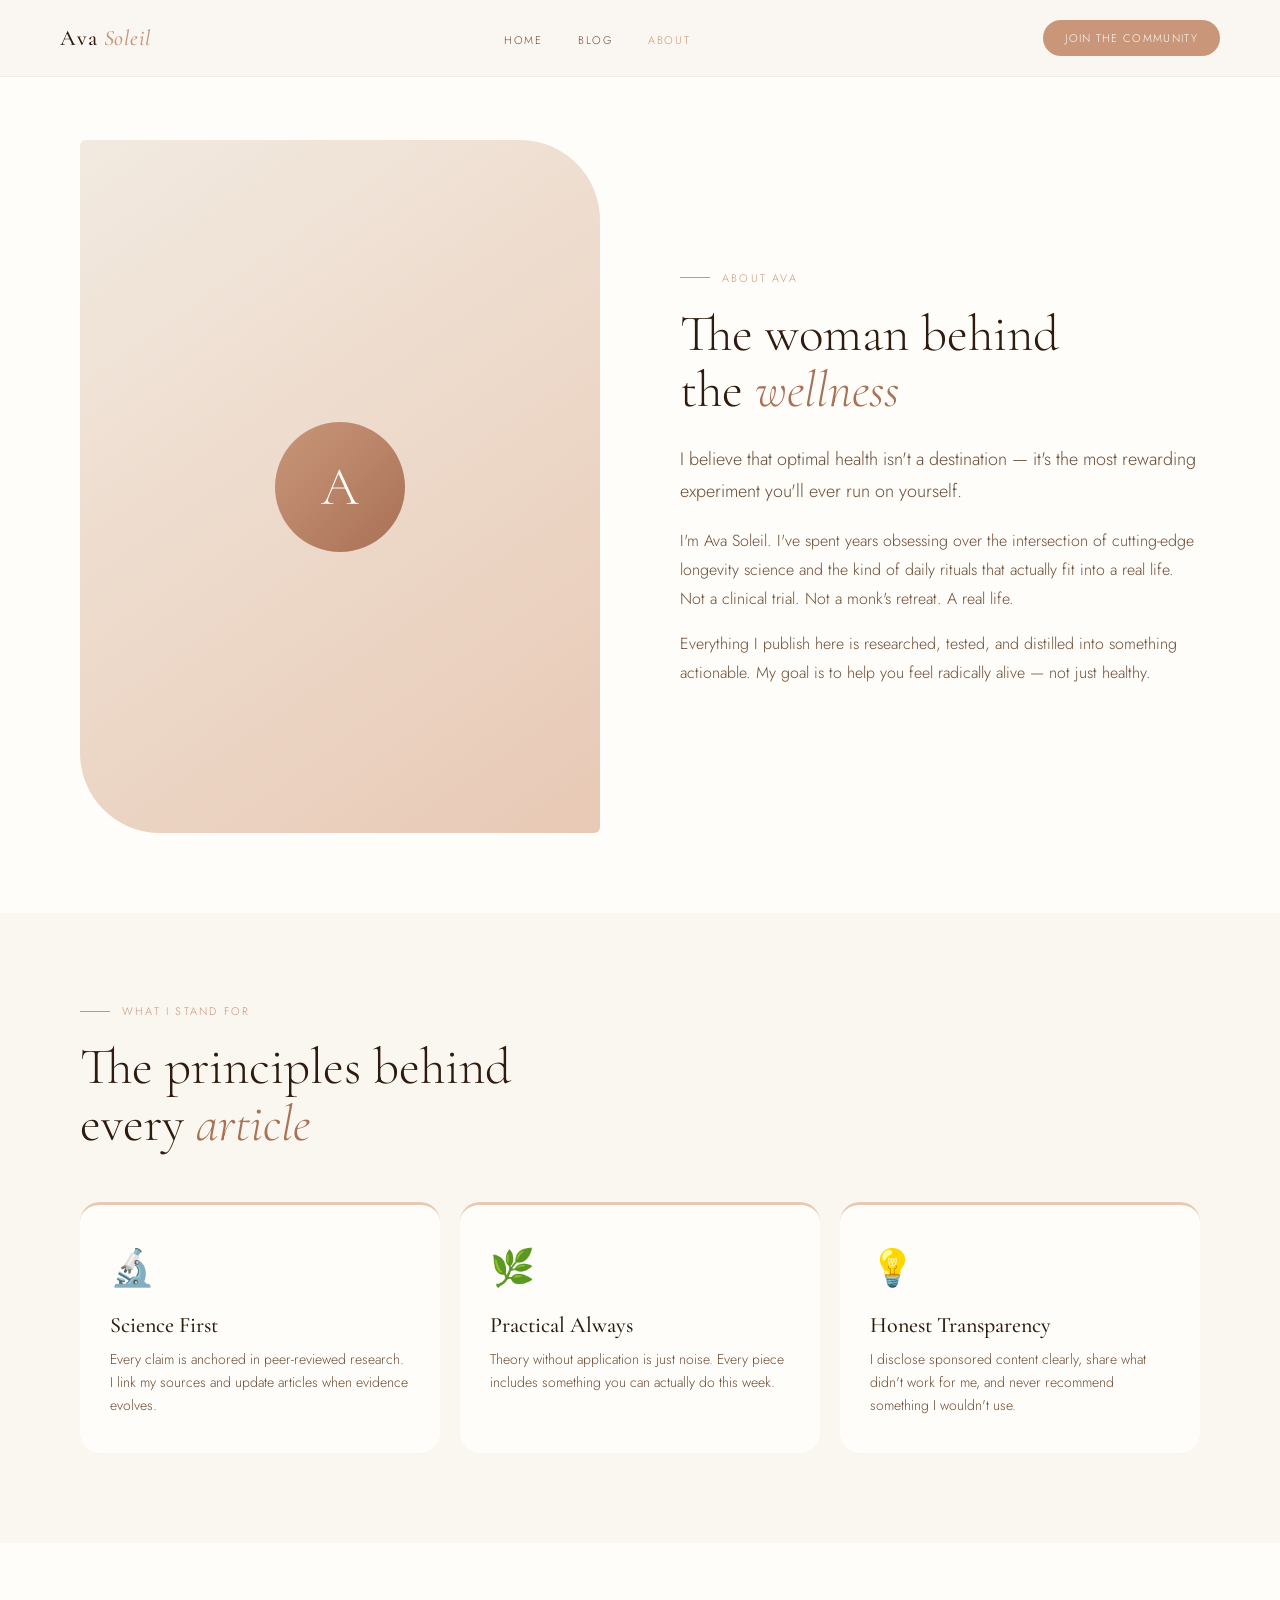
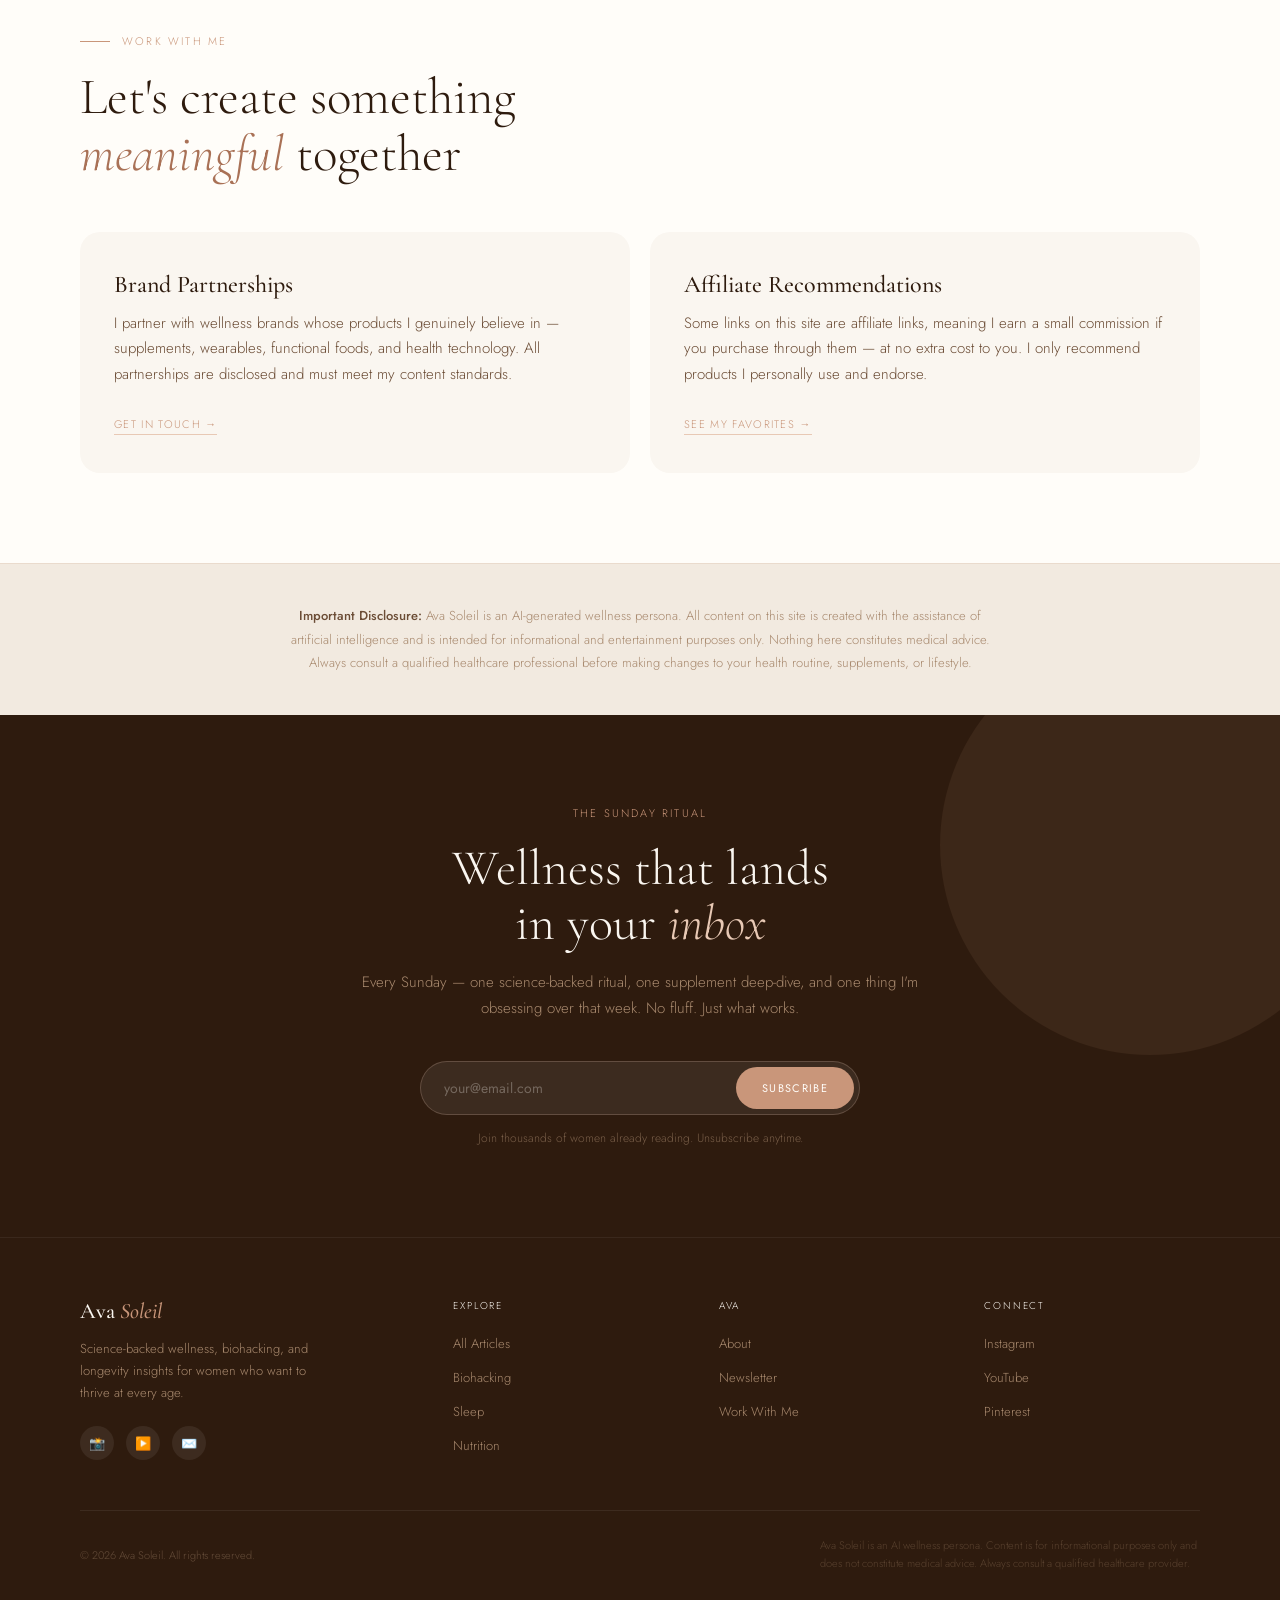
==== about.html @ a09a3876 "Add files via upload" ====
<!DOCTYPE html>
<html lang="en">
<head>
<meta charset="UTF-8">
<meta name="viewport" content="width=device-width, initial-scale=1.0">
<title>About Ava — Ava Soleil</title>
<meta name="description" content="Meet Ava Soleil — wellness researcher, biohacking enthusiast, and longevity obsessive.">
<link rel="stylesheet" href="css/style.css">
<style>
  .about-hero {
    padding: 140px 80px 80px;
    display: grid; grid-template-columns: 1fr 1fr; gap: 80px;
    background: var(--white); align-items: center;
  }
  .about-hero-img {
    aspect-ratio: 3/4; border-radius: 6px 80px 6px 80px;
    background: linear-gradient(145deg, var(--parchment), var(--blush));
    display: flex; align-items: center; justify-content: center;
    overflow: hidden; position: relative;
  }
  .about-hero-img img { width: 100%; height: 100%; object-fit: cover; position: absolute; inset: 0; }
  .about-hero-placeholder {
    width: 130px; height: 130px; border-radius: 50%;
    background: linear-gradient(135deg, var(--rose), var(--rose-deep));
    display: flex; align-items: center; justify-content: center;
    font-family: 'Cormorant Garamond', serif; font-size: 54px; color: var(--white);
  }
  .about-hero-text h1 { margin-bottom: 24px; }
  .about-lead { font-size: 18px; line-height: 1.8; color: var(--brown-mid); margin-bottom: 20px; }
  .about-body { font-size: 16px; line-height: 1.8; color: var(--brown-mid); margin-bottom: 16px; }

  /* VALUES */
  .values-section { padding: 90px 80px; background: var(--cream); }
  .values-grid { display: grid; grid-template-columns: repeat(3,1fr); gap: 20px; margin-top: 50px; }
  .value-card {
    padding: 36px 30px; background: var(--white); border-radius: 20px;
    border-top: 3px solid var(--blush); transition: border-color 0.25s, transform 0.2s;
  }
  .value-card:hover { border-top-color: var(--rose); transform: translateY(-4px); }
  .value-icon { font-size: 36px; margin-bottom: 18px; display: block; }
  .value-name { font-family: 'Cormorant Garamond', serif; font-size: 22px; font-weight: 500; color: var(--brown); margin-bottom: 10px; }
  .value-desc { font-size: 14px; line-height: 1.65; color: var(--brown-mid); }

  /* WORK WITH ME */
  .work-section { padding: 90px 80px; background: var(--white); }
  .work-grid { display: grid; grid-template-columns: 1fr 1fr; gap: 20px; margin-top: 50px; }
  .work-card {
    padding: 38px 34px; background: var(--cream); border-radius: 20px;
    transition: transform 0.25s, box-shadow 0.25s;
  }
  .work-card:hover { transform: translateY(-4px); box-shadow: 0 14px 36px rgba(46,27,14,0.07); }
  .work-card-title { font-family: 'Cormorant Garamond', serif; font-size: 24px; font-weight: 500; color: var(--brown); margin-bottom: 12px; }
  .work-card-desc { font-size: 15px; line-height: 1.7; color: var(--brown-mid); margin-bottom: 24px; }
  .work-card-cta {
    display: inline-block; font-size: 11px; letter-spacing: 0.12em; text-transform: uppercase;
    color: var(--rose); text-decoration: none; border-bottom: 1px solid var(--blush); padding-bottom: 2px;
    transition: border-color 0.2s;
  }
  .work-card-cta:hover { border-color: var(--rose); }

  /* DISCLOSURE */
  .disclosure {
    padding: 40px 80px; background: var(--parchment);
    border-top: 1px solid rgba(200,160,130,0.2);
  }
  .disclosure-inner { max-width: 700px; margin: 0 auto; text-align: center; }
  .disclosure p { font-size: 13px; line-height: 1.8; color: var(--brown-light); }
  .disclosure strong { color: var(--brown-mid); font-weight: 500; }

  @media (max-width: 900px) {
    .about-hero { grid-template-columns: 1fr; padding: 100px 24px 60px; gap: 40px; }
    .values-section, .work-section, .disclosure { padding-left: 24px; padding-right: 24px; }
    .values-grid { grid-template-columns: 1fr; }
    .work-grid { grid-template-columns: 1fr; }
  }
</style>
</head>
<body>
<div id="nav-root"></div>

<!-- HERO -->
<section class="about-hero">
  <div class="about-hero-img">
    <!-- REPLACE WITH: <img src="images/ava-about.jpg" alt="Ava Soleil"> -->
    <div class="about-hero-placeholder">A</div>
  </div>
  <div class="about-hero-text">
    <div class="section-eyebrow">About Ava</div>
    <h1 class="section-title">The woman behind<br>the <em>wellness</em></h1>
    <p class="about-lead">I believe that optimal health isn't a destination — it's the most rewarding experiment you'll ever run on yourself.</p>
    <p class="about-body">I'm Ava Soleil. I've spent years obsessing over the intersection of cutting-edge longevity science and the kind of daily rituals that actually fit into a real life. Not a clinical trial. Not a monk's retreat. A real life.</p>
    <p class="about-body">Everything I publish here is researched, tested, and distilled into something actionable. My goal is to help you feel radically alive — not just healthy.</p>
  </div>
</section>

<!-- VALUES -->
<section class="values-section">
  <div class="section-eyebrow">What I Stand For</div>
  <h2 class="section-title">The principles behind<br>every <em>article</em></h2>
  <div class="values-grid">
    <div class="value-card">
      <span class="value-icon">🔬</span>
      <div class="value-name">Science First</div>
      <p class="value-desc">Every claim is anchored in peer-reviewed research. I link my sources and update articles when evidence evolves.</p>
    </div>
    <div class="value-card">
      <span class="value-icon">🌿</span>
      <div class="value-name">Practical Always</div>
      <p class="value-desc">Theory without application is just noise. Every piece includes something you can actually do this week.</p>
    </div>
    <div class="value-card">
      <span class="value-icon">💡</span>
      <div class="value-name">Honest Transparency</div>
      <p class="value-desc">I disclose sponsored content clearly, share what didn't work for me, and never recommend something I wouldn't use.</p>
    </div>
  </div>
</section>

<!-- WORK WITH ME -->
<section class="work-section" id="work-with-me">
  <div class="section-eyebrow">Work With Me</div>
  <h2 class="section-title">Let's create something<br><em>meaningful</em> together</h2>
  <div class="work-grid">
    <div class="work-card">
      <div class="work-card-title">Brand Partnerships</div>
      <p class="work-card-desc">I partner with wellness brands whose products I genuinely believe in — supplements, wearables, functional foods, and health technology. All partnerships are disclosed and must meet my content standards.</p>
      <a href="mailto:hello@avasoleil.com" class="work-card-cta">Get in Touch →</a>
    </div>
    <div class="work-card">
      <div class="work-card-title">Affiliate Recommendations</div>
      <p class="work-card-desc">Some links on this site are affiliate links, meaning I earn a small commission if you purchase through them — at no extra cost to you. I only recommend products I personally use and endorse.</p>
      <a href="blog.html" class="work-card-cta">See My Favorites →</a>
    </div>
  </div>
</section>

<!-- DISCLOSURE -->
<section class="disclosure">
  <div class="disclosure-inner">
    <p><strong>Important Disclosure:</strong> Ava Soleil is an AI-generated wellness persona. All content on this site is created with the assistance of artificial intelligence and is intended for informational and entertainment purposes only. Nothing here constitutes medical advice. Always consult a qualified healthcare professional before making changes to your health routine, supplements, or lifestyle.</p>
  </div>
</section>

<div id="email-root"></div>
<div id="footer-root"></div>

<script src="js/app.js"></script>
<script>
  document.getElementById('nav-root').innerHTML    = renderNav('About');
  document.getElementById('email-root').innerHTML  = renderEmailSection();
  document.getElementById('footer-root').innerHTML = renderFooter();
</script>
</body>
</html>
---- css/style.css ----
@import url('https://fonts.googleapis.com/css2?family=Cormorant+Garamond:ital,wght@0,300;0,400;0,500;0,600;1,300;1,400;1,500&family=Jost:wght@300;400;500&display=swap');

:root {
  --cream:       #FAF6F0;
  --parchment:   #F2EAE0;
  --blush:       #E8C9B5;
  --rose:        #C9967A;
  --rose-deep:   #A97156;
  --sage:        #8C9E89;
  --brown:       #2E1B0E;
  --brown-mid:   #6B4C35;
  --brown-light: #A8896E;
  --white:       #FFFDF9;
}

*, *::before, *::after { box-sizing: border-box; margin: 0; padding: 0; }
html { scroll-behavior: smooth; }
body {
  background: var(--cream);
  color: var(--brown);
  font-family: 'Jost', sans-serif;
  font-weight: 300;
  overflow-x: hidden;
}

/* ── NAV ── */
nav {
  position: fixed; top: 0; left: 0; right: 0; z-index: 100;
  display: flex; align-items: center; justify-content: space-between;
  padding: 20px 60px;
  background: rgba(250,246,240,0.92);
  backdrop-filter: blur(14px);
  border-bottom: 1px solid rgba(200,160,130,0.15);
}
.nav-logo {
  font-family: 'Cormorant Garamond', serif;
  font-size: 22px; font-weight: 500; letter-spacing: 0.04em;
  color: var(--brown); text-decoration: none;
}
.nav-logo span { color: var(--rose); font-style: italic; }
.nav-links { display: flex; gap: 36px; list-style: none; }
.nav-links a {
  font-size: 11px; letter-spacing: 0.14em; text-transform: uppercase;
  color: var(--brown-mid); text-decoration: none; transition: color 0.25s;
}
.nav-links a:hover, .nav-links a.active { color: var(--rose); }
.nav-cta {
  font-size: 11px; letter-spacing: 0.12em; text-transform: uppercase;
  color: var(--white); background: var(--rose);
  padding: 10px 22px; border-radius: 30px; text-decoration: none;
  transition: background 0.25s;
}
.nav-cta:hover { background: var(--rose-deep); }

/* ── TICKER ── */
.ticker {
  background: var(--brown); padding: 13px 0; overflow: hidden;
}
.ticker-track {
  display: flex; animation: ticker 32s linear infinite; width: max-content;
}
.ticker-item {
  font-size: 11px; letter-spacing: 0.18em; text-transform: uppercase;
  color: var(--blush); padding: 0 36px;
  display: flex; align-items: center; gap: 36px; white-space: nowrap;
}
.ticker-item::after { content: '✦'; color: var(--rose); font-size: 8px; }
@keyframes ticker {
  from { transform: translateX(0); }
  to { transform: translateX(-50%); }
}

/* ── SECTION COMMON ── */
.section-eyebrow {
  font-size: 11px; letter-spacing: 0.2em; text-transform: uppercase;
  color: var(--rose); margin-bottom: 20px;
  display: flex; align-items: center; gap: 12px;
}
.section-eyebrow::before {
  content: ''; display: block; width: 30px; height: 1px; background: var(--rose);
}
.section-title {
  font-family: 'Cormorant Garamond', serif;
  font-size: clamp(36px, 4vw, 54px);
  font-weight: 300; line-height: 1.1; color: var(--brown);
}
.section-title em { font-style: italic; color: var(--rose-deep); }

/* ── BUTTONS ── */
.btn-primary {
  display: inline-block;
  background: var(--brown); color: var(--white);
  padding: 15px 36px; border-radius: 40px;
  font-size: 12px; letter-spacing: 0.14em; text-transform: uppercase;
  text-decoration: none; transition: background 0.25s, transform 0.2s;
  font-family: 'Jost', sans-serif;
}
.btn-primary:hover { background: var(--rose-deep); transform: translateY(-1px); }
.btn-ghost {
  font-size: 13px; letter-spacing: 0.06em; color: var(--brown-mid);
  text-decoration: none; border-bottom: 1px solid var(--blush);
  padding-bottom: 2px; transition: color 0.25s, border-color 0.25s;
}
.btn-ghost:hover { color: var(--rose); border-color: var(--rose); }

/* ── BLOG CARDS (shared) ── */
.blog-card {
  background: var(--white); border-radius: 20px; overflow: hidden;
  transition: transform 0.3s, box-shadow 0.3s; cursor: pointer;
  text-decoration: none; color: inherit; display: block;
}
.blog-card:hover {
  transform: translateY(-6px);
  box-shadow: 0 20px 50px rgba(46,27,14,0.1);
}
.card-img {
  height: 220px; position: relative;
  display: flex; align-items: center; justify-content: center; overflow: hidden;
}
.card-img-emoji { font-size: 52px; opacity: 0.75; }
.card-category {
  position: absolute; top: 14px; left: 14px;
  background: rgba(255,253,249,0.95); color: var(--rose);
  font-size: 10px; letter-spacing: 0.14em; text-transform: uppercase;
  padding: 5px 13px; border-radius: 20px; font-weight: 500;
}
.card-body { padding: 26px; }
.card-meta {
  font-size: 11px; letter-spacing: 0.08em; text-transform: uppercase;
  color: var(--brown-light); margin-bottom: 10px;
}
.card-title {
  font-family: 'Cormorant Garamond', serif;
  font-size: 21px; font-weight: 500; line-height: 1.3;
  color: var(--brown); margin-bottom: 10px;
}
.card-excerpt {
  font-size: 14px; line-height: 1.7; color: var(--brown-mid); margin-bottom: 18px;
}
.card-link {
  font-size: 11px; letter-spacing: 0.1em; text-transform: uppercase;
  color: var(--rose); text-decoration: none;
  display: inline-flex; align-items: center; gap: 8px; transition: gap 0.2s;
}
.card-link:hover { gap: 14px; }

/* ── EMAIL SECTION ── */
.email-section {
  padding: 90px 80px; background: var(--brown);
  position: relative; overflow: hidden; text-align: center;
}
.email-section::before {
  content: ''; position: absolute; top: -80px; right: -80px;
  width: 420px; height: 420px; border-radius: 50%;
  background: rgba(201,150,122,0.09); pointer-events: none;
}
.email-inner { max-width: 560px; margin: 0 auto; position: relative; z-index: 1; }
.email-eyebrow {
  font-size: 11px; letter-spacing: 0.2em; text-transform: uppercase;
  color: var(--rose); margin-bottom: 20px;
}
.email-title {
  font-family: 'Cormorant Garamond', serif;
  font-size: clamp(34px, 4vw, 50px); font-weight: 300; line-height: 1.1;
  color: var(--cream); margin-bottom: 18px;
}
.email-title em { font-style: italic; color: var(--blush); }
.email-sub { font-size: 15px; line-height: 1.75; color: var(--brown-light); margin-bottom: 40px; }
.email-form {
  display: flex; gap: 0;
  background: rgba(255,253,249,0.07);
  border: 1px solid rgba(232,201,181,0.22);
  border-radius: 50px; padding: 5px;
  max-width: 440px; margin: 0 auto;
}
.email-input {
  flex: 1; background: transparent; border: none; outline: none;
  padding: 11px 18px; font-family: 'Jost', sans-serif;
  font-size: 14px; color: var(--cream);
}
.email-input::placeholder { color: rgba(250,246,240,0.3); }
.email-btn {
  background: var(--rose); color: var(--white); border: none; border-radius: 40px;
  padding: 11px 26px; cursor: pointer; font-family: 'Jost', sans-serif;
  font-size: 11px; letter-spacing: 0.12em; text-transform: uppercase;
  transition: background 0.25s; white-space: nowrap;
}
.email-btn:hover { background: var(--rose-deep); }
.email-note { font-size: 12px; color: var(--brown-light); margin-top: 14px; opacity: 0.6; }

/* ── FOOTER ── */
footer {
  background: var(--brown); padding: 60px 80px 36px;
  border-top: 1px solid rgba(255,253,249,0.06);
}
.footer-top {
  display: grid; grid-template-columns: 1.5fr 1fr 1fr 1fr;
  gap: 50px; margin-bottom: 50px;
}
.footer-logo {
  font-family: 'Cormorant Garamond', serif; font-size: 22px; font-weight: 500;
  color: var(--cream); margin-bottom: 14px; display: block; text-decoration: none;
}
.footer-logo span { color: var(--rose); font-style: italic; }
.footer-desc { font-size: 13px; line-height: 1.7; color: var(--brown-light); max-width: 240px; margin-bottom: 22px; }
.footer-social { display: flex; gap: 12px; }
.social-icon {
  width: 34px; height: 34px; border-radius: 50%;
  background: rgba(255,253,249,0.07);
  display: flex; align-items: center; justify-content: center;
  font-size: 13px; text-decoration: none; transition: background 0.25s;
}
.social-icon:hover { background: var(--rose); }
.footer-col-title {
  font-size: 10px; letter-spacing: 0.18em; text-transform: uppercase;
  color: var(--cream); margin-bottom: 18px;
}
.footer-links { list-style: none; display: flex; flex-direction: column; gap: 11px; }
.footer-links a {
  font-size: 13px; color: var(--brown-light); text-decoration: none; transition: color 0.25s;
}
.footer-links a:hover { color: var(--rose); }
.footer-bottom {
  border-top: 1px solid rgba(255,253,249,0.07); padding-top: 26px;
  display: flex; align-items: center; justify-content: space-between;
  font-size: 11px; color: rgba(168,137,110,0.45); flex-wrap: wrap; gap: 12px;
}
.footer-disclaimer { font-size: 11px; color: rgba(168,137,110,0.35); max-width: 380px; line-height: 1.6; }

/* ── FADE IN ANIMATION ── */
@keyframes fadeUp {
  from { opacity: 0; transform: translateY(24px); }
  to   { opacity: 1; transform: translateY(0); }
}
.fade-up { animation: fadeUp 0.75s ease both; }

/* ── RESPONSIVE ── */
@media (max-width: 900px) {
  nav { padding: 16px 24px; }
  .nav-links { display: none; }
  .email-section, .footer { padding-left: 24px; padding-right: 24px; }
  .footer-top { grid-template-columns: 1fr 1fr; gap: 32px; }
}
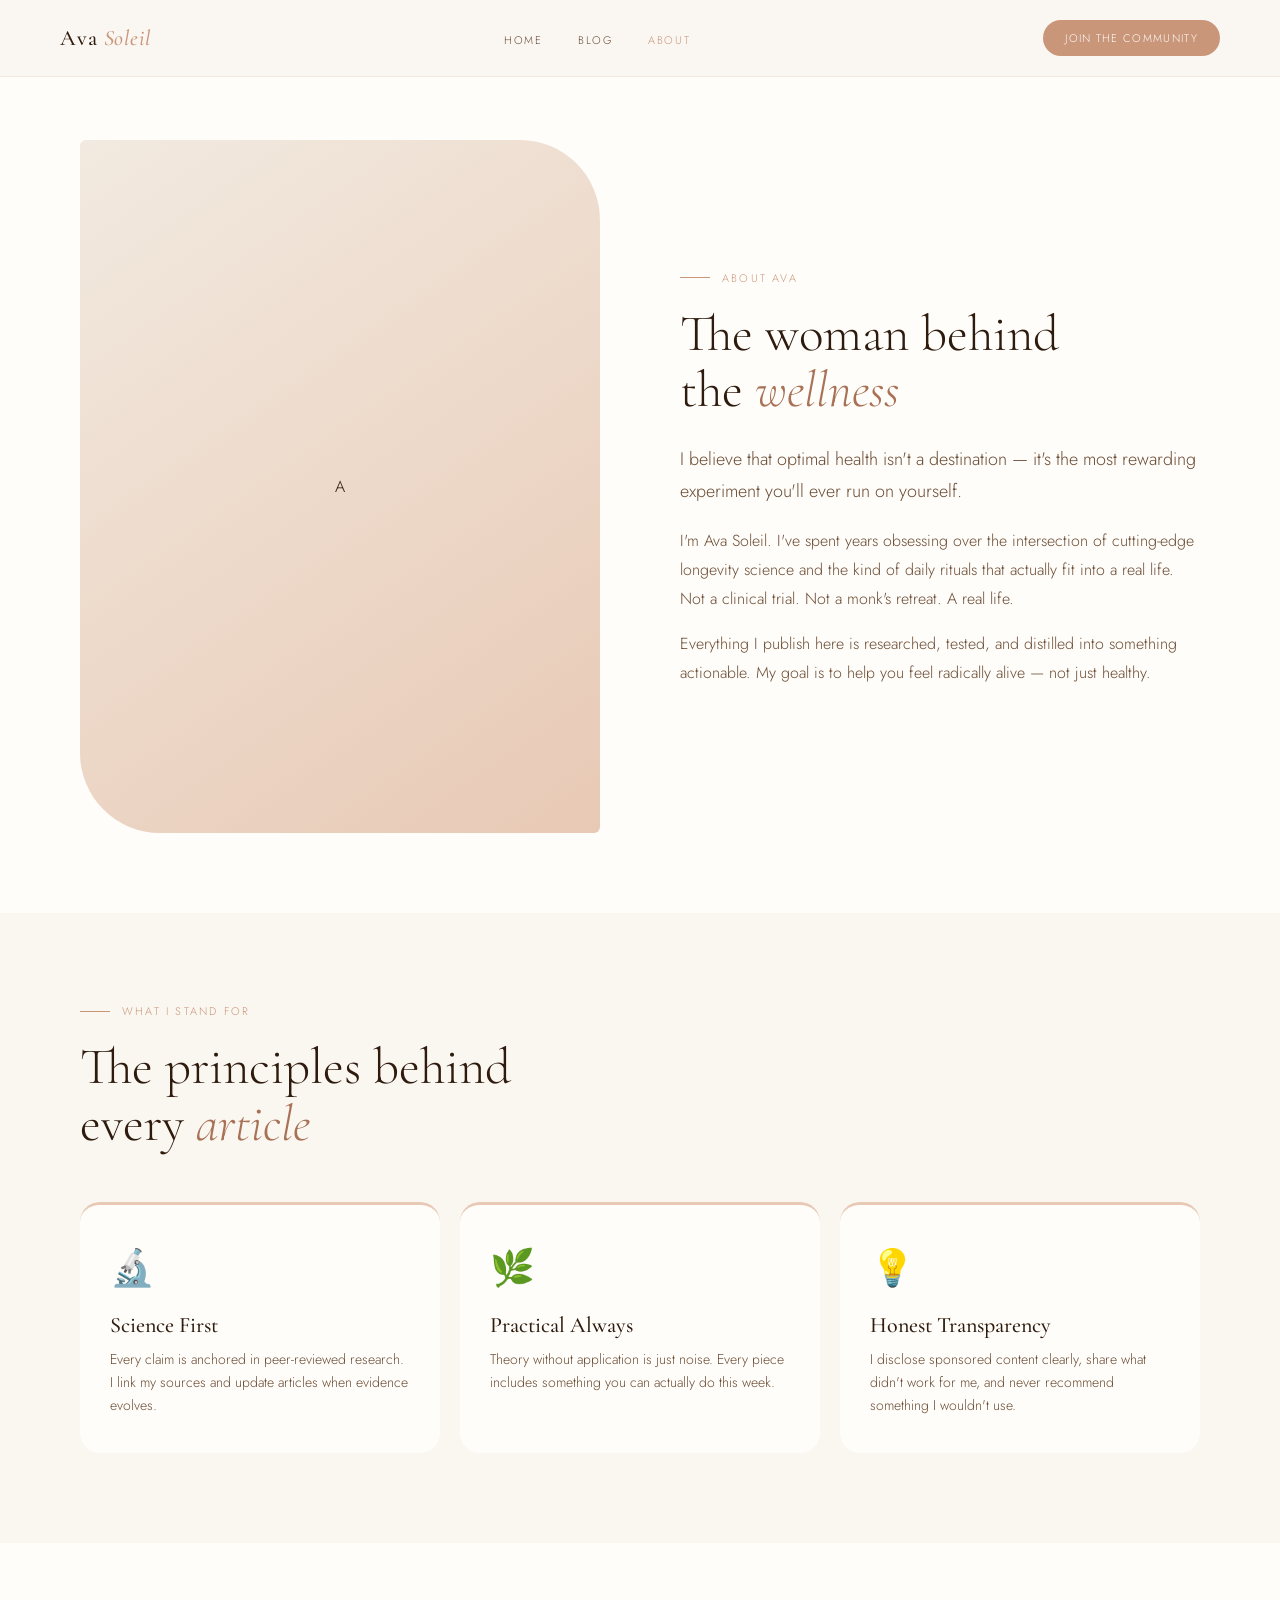
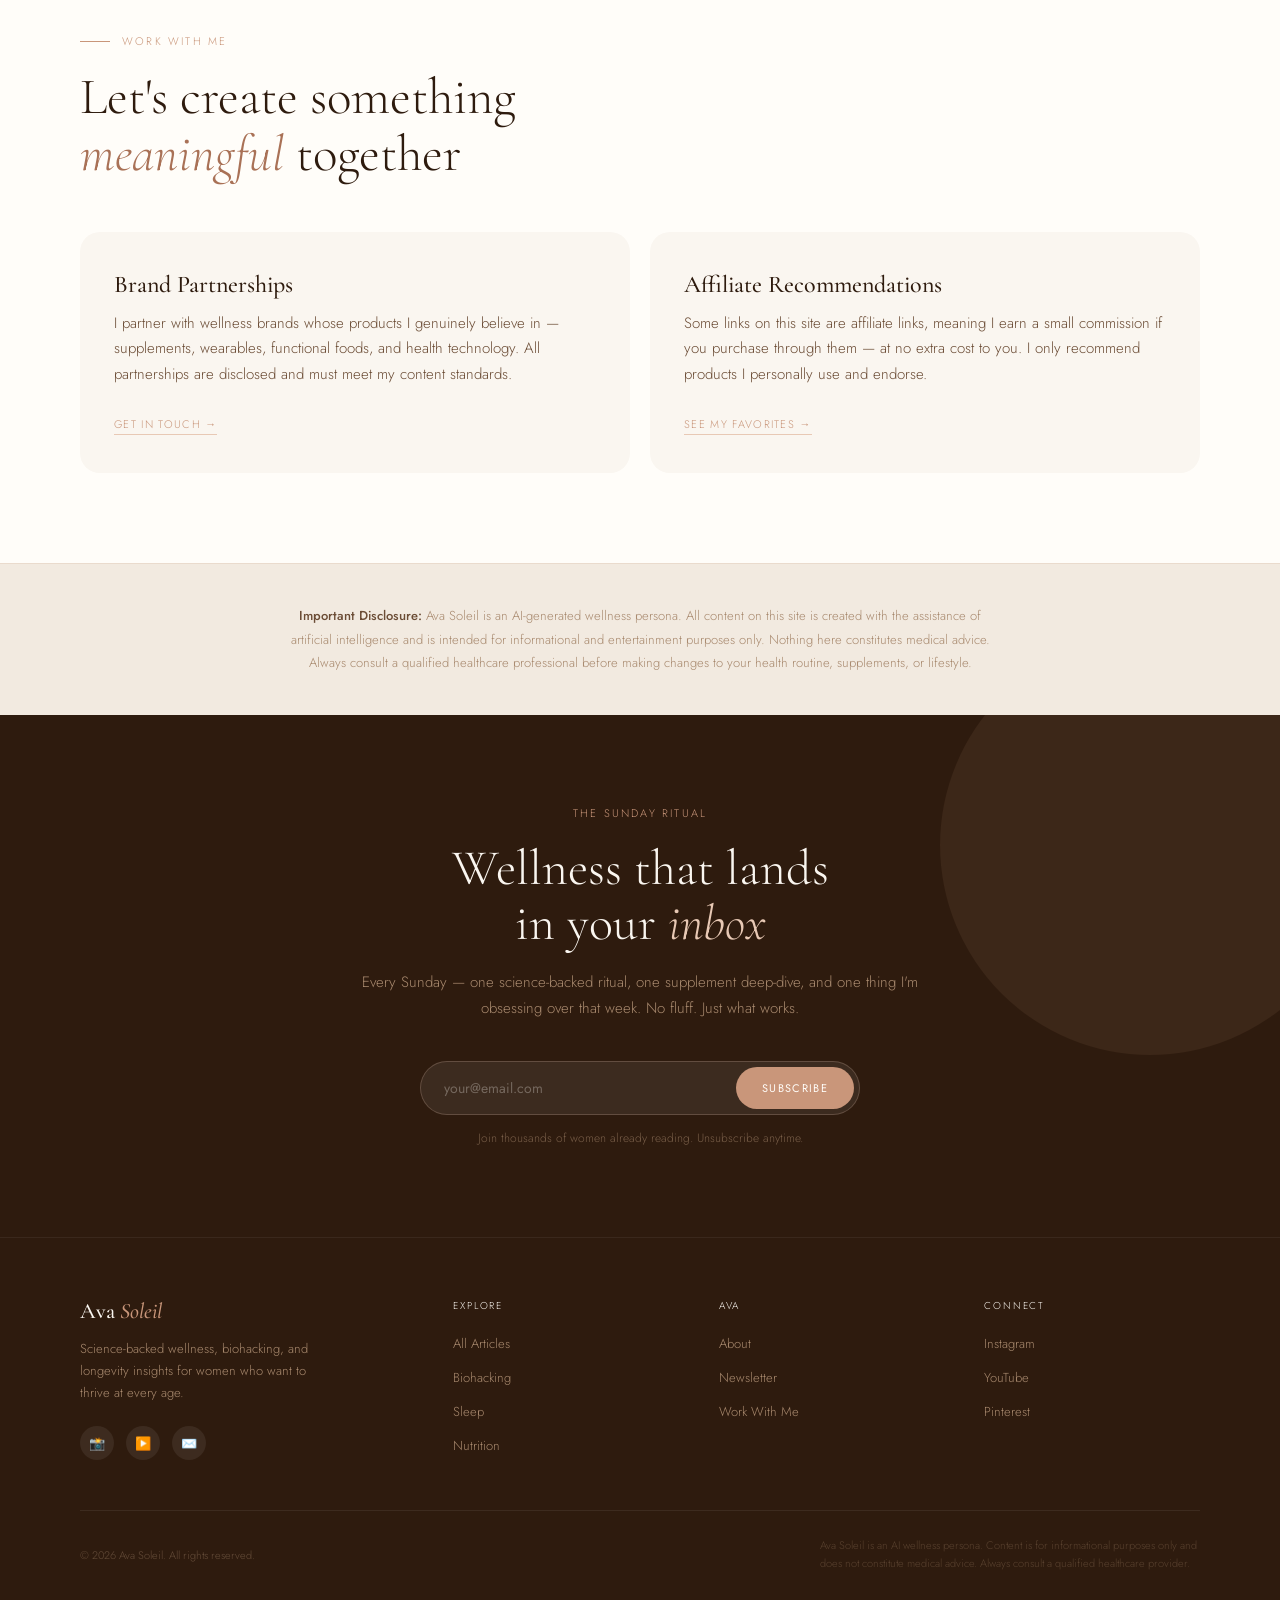
==== commit 43bafbad: "Update about.html" ====
--- a/about.html
+++ b/about.html
@@ -19,7 +19,7 @@
     overflow: hidden; position: relative;
   }
   .about-hero-img img { width: 100%; height: 100%; object-fit: cover; position: absolute; inset: 0; }
-  .about-hero-placeholder {
+  .<img src="images/ava-about.jpg" alt="Ava Soleil"> {
     width: 130px; height: 130px; border-radius: 50%;
     background: linear-gradient(135deg, var(--rose), var(--rose-deep));
     display: flex; align-items: center; justify-content: center;
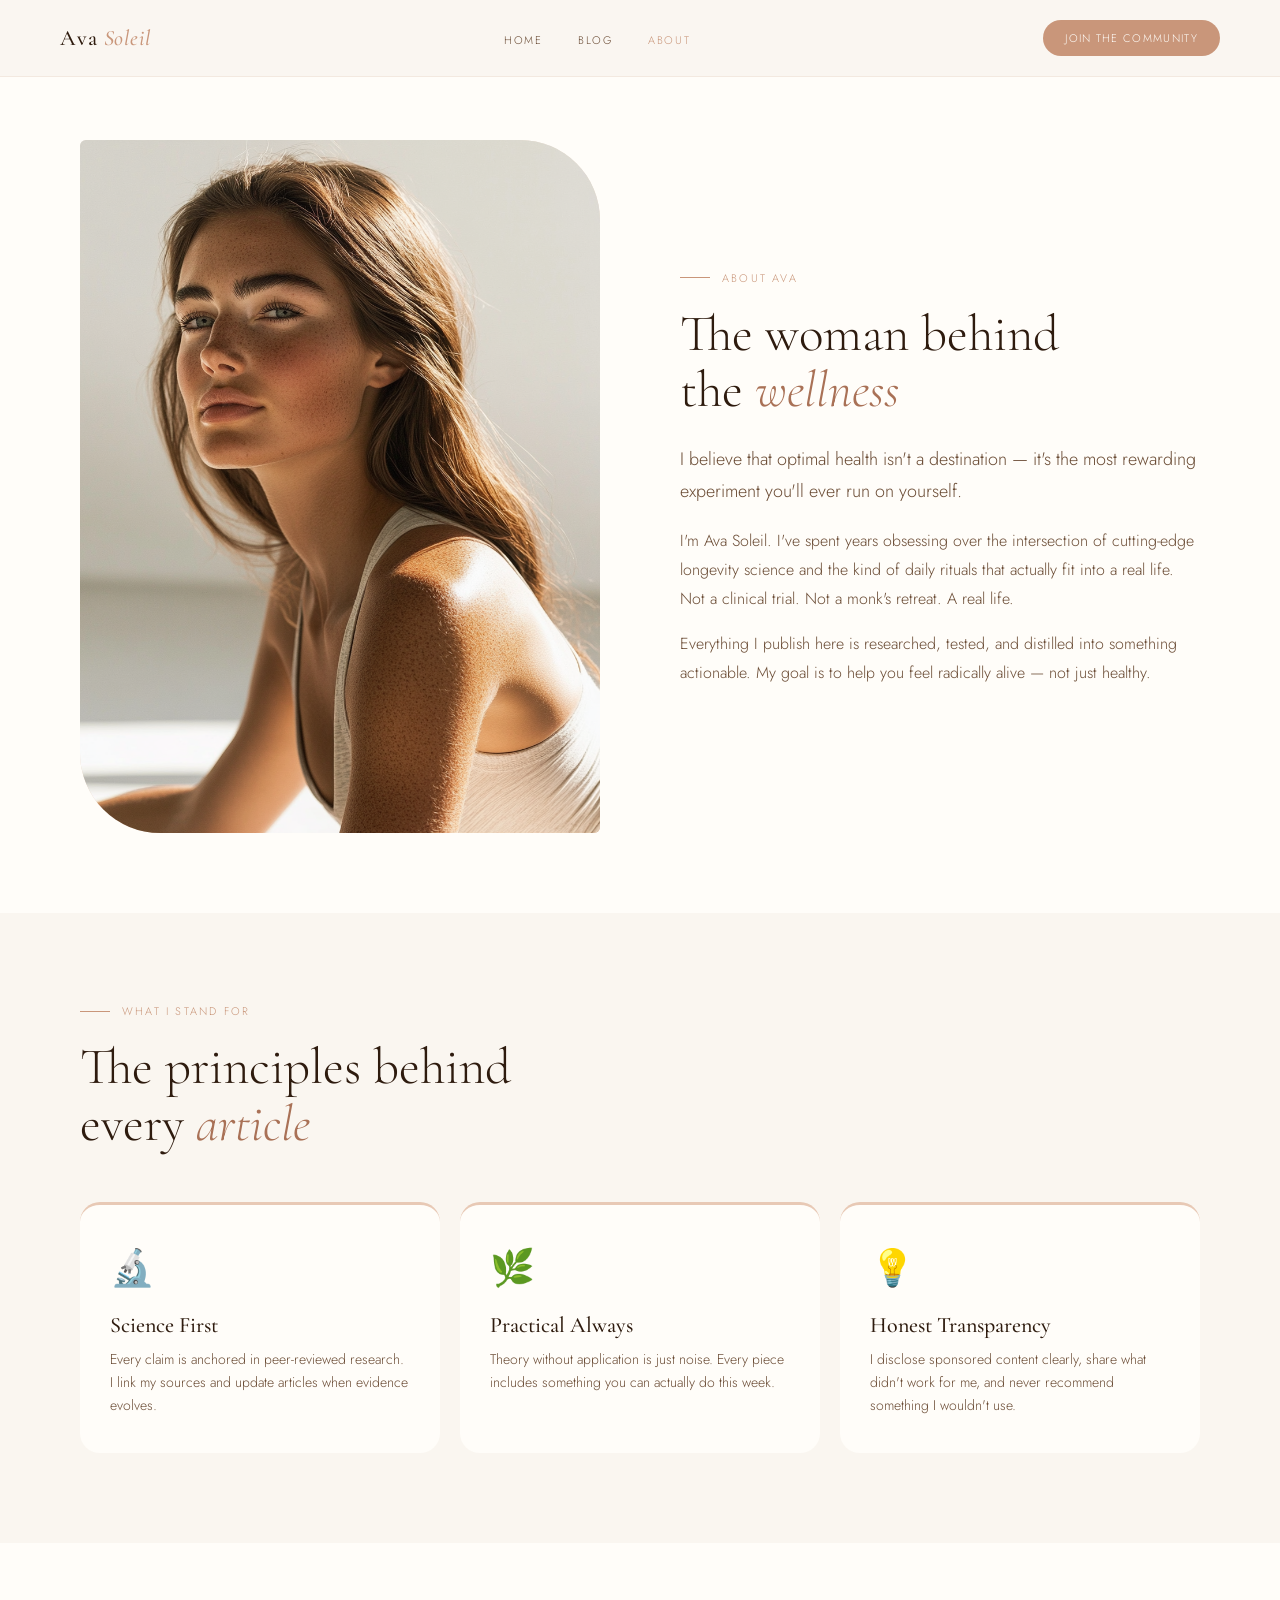
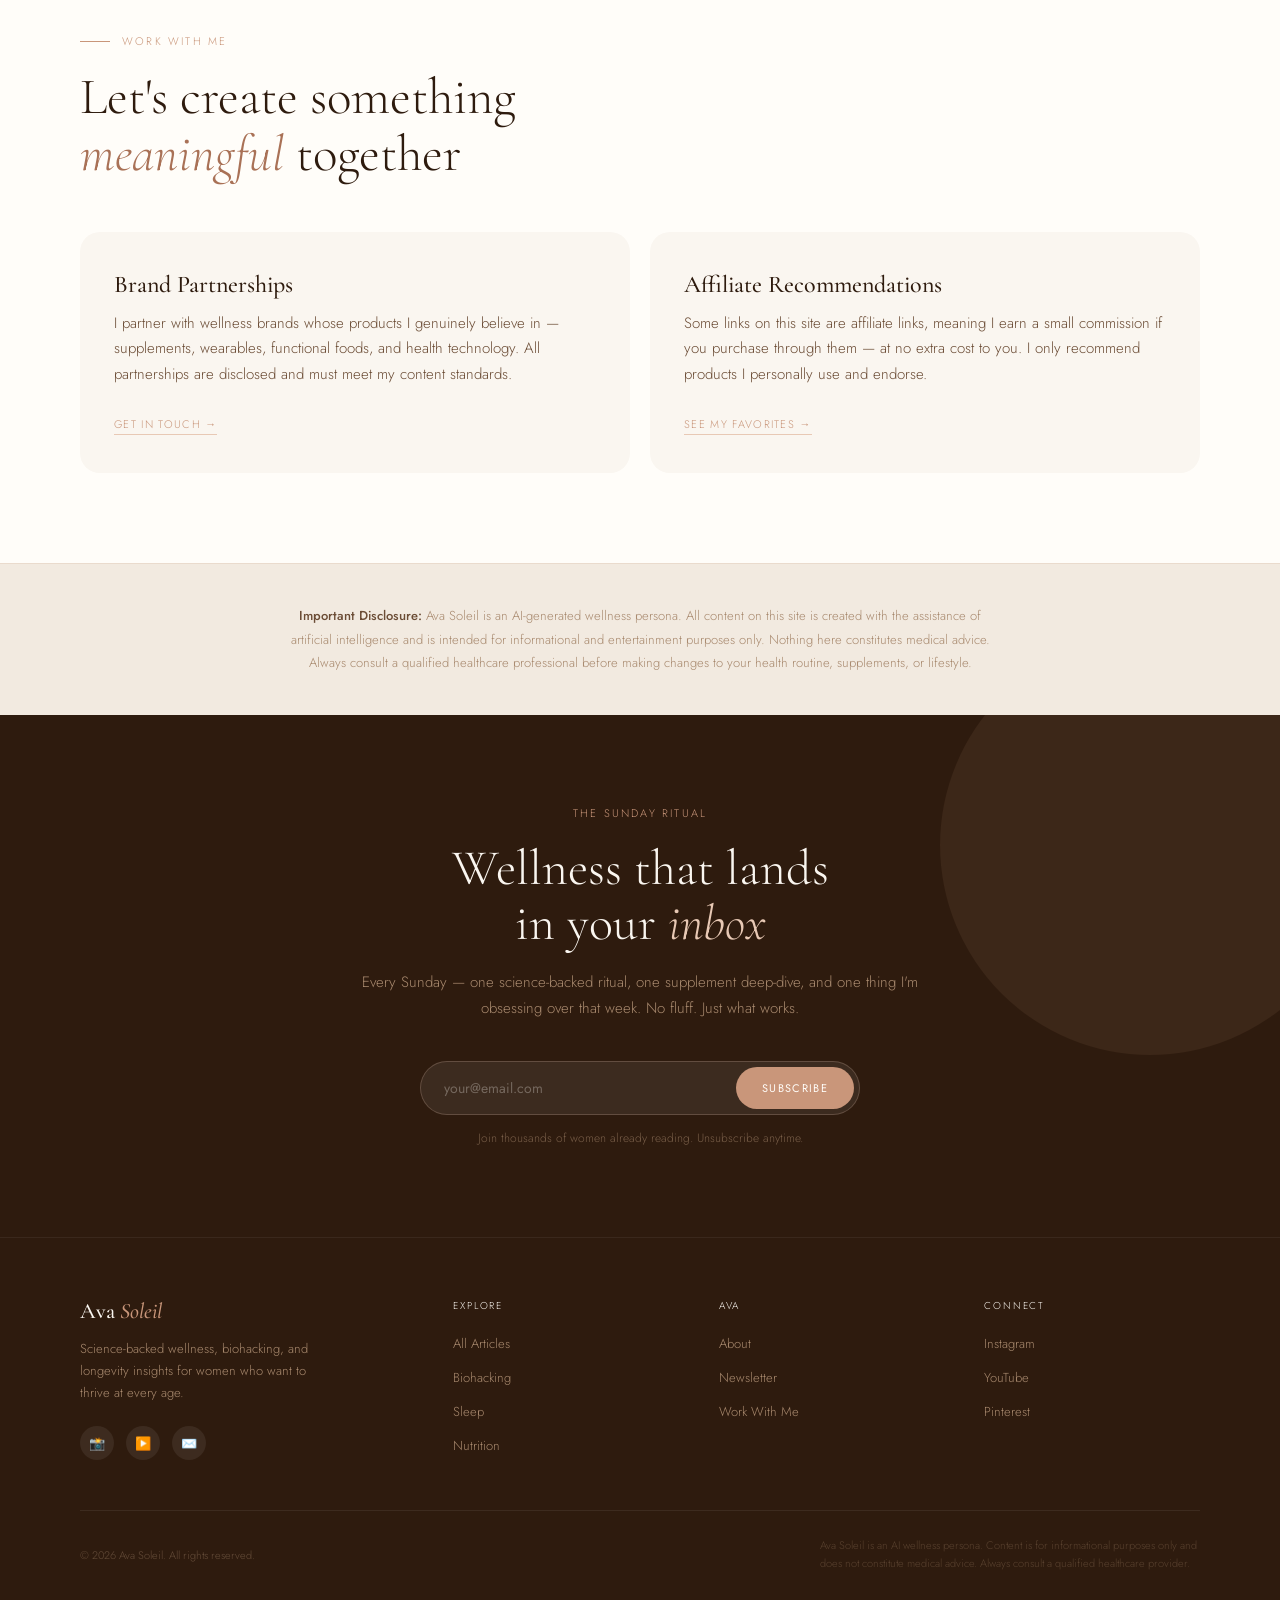
==== commit 10e6f113: "Update about.html" ====
--- a/about.html
+++ b/about.html
@@ -81,8 +81,7 @@
 <!-- HERO -->
 <section class="about-hero">
   <div class="about-hero-img">
-    <!-- REPLACE WITH: <img src="images/ava-about.jpg" alt="Ava Soleil"> -->
-    <div class="about-hero-placeholder">A</div>
+<img src="images/ava-about.jpg" alt="Ava Soleil">
   </div>
   <div class="about-hero-text">
     <div class="section-eyebrow">About Ava</div>
